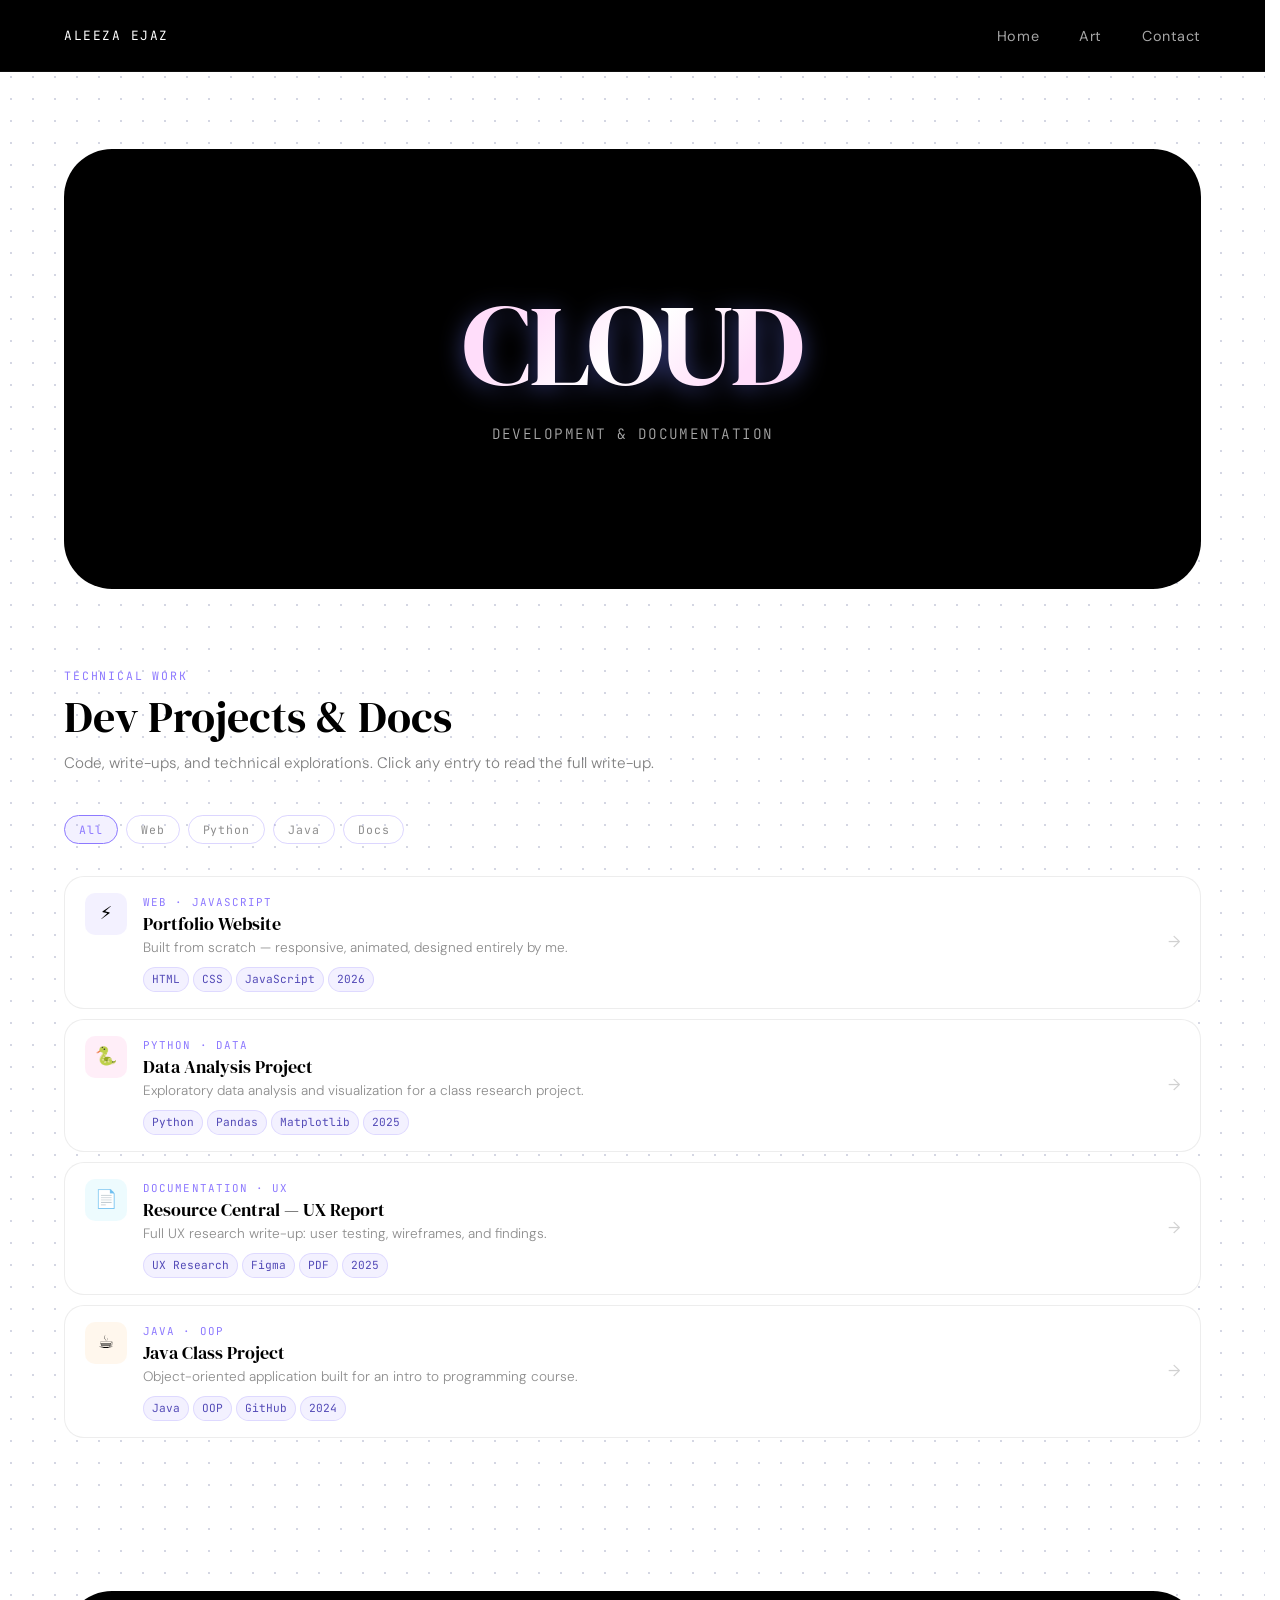
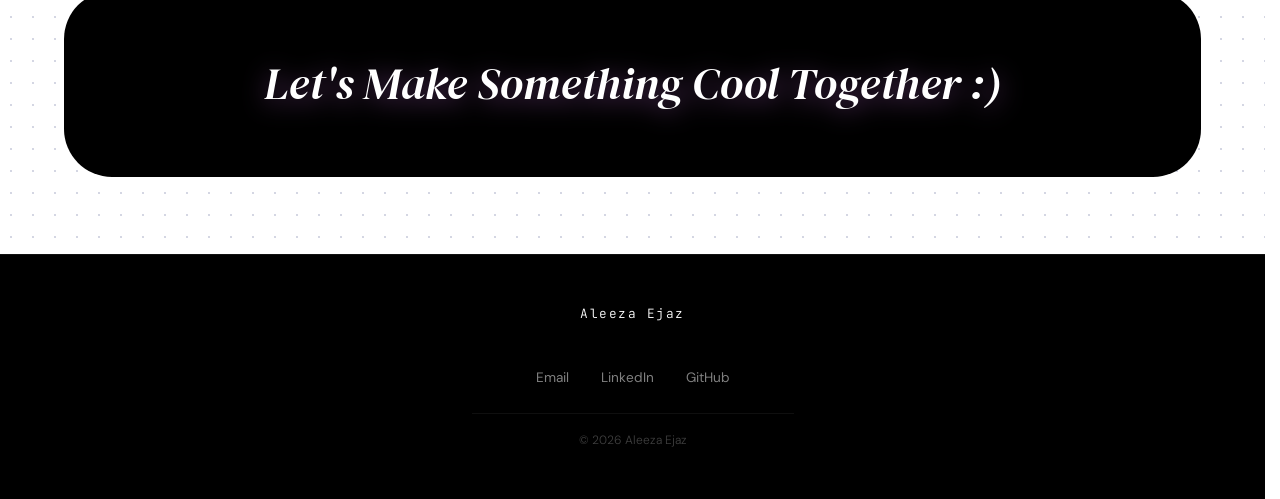
==== cloud.html @ ec8cc7f0 "Initial commit" ====
<!DOCTYPE html>
<html lang="en">
<head>
  <meta charset="UTF-8">
  <meta name="viewport" content="width=device-width, initial-scale=1.0">
  <title>Aleeza Ejaz | Cloud</title>
  <link href="https://fonts.googleapis.com/css2?family=DM+Serif+Display:ital@0;1&family=DM+Sans:ital,opsz,wght@0,9..40,300;0,9..40,400;0,9..40,500;1,9..40,300&family=JetBrains+Mono:wght@300;400&display=swap" rel="stylesheet">
  <link rel="stylesheet" href="style.css">
</head>
<body>

  <nav>
    <a href="index.html" class="nav-logo">ALEEZA EJAZ</a>
    <ul class="nav-links">
      <li><a href="index.html">Home</a></li>
      <li class="dropdown">
        <button class="dropdown-toggle">Art</button>
        <ul class="dropdown-menu">
          <li><a href="art.html">Gallery</a></li>
          <li><a href="cloud.html">Cloud</a></li>
          <li><a href="wall.html">Wall</a></li>
        </ul>
      </li>
      <li><a href="#contact">Contact</a></li>
    </ul>
    <button class="hamburger" aria-label="Toggle menu" aria-expanded="false">
      <span></span><span></span><span></span>
    </button>
  </nav>

  <main>

    <section class="page-hero">
      <div class="page-hero-inner">
        <video class="hero-video" autoplay loop muted playsinline src="media/headerBackground.mp4"></video>
        <div class="hero-content">
          <h1>CLOUD</h1>
          <p class="hero-tagline">Development &amp; Documentation</p>
        </div>
      </div>
    </section>

    <!-- LIST VIEW -->
    <section class="cloud-section" id="cloud-list-section">
      <div class="cloud-inner">

        <div class="section-header">
          <span class="section-label">Technical Work</span>
          <h2>Dev Projects &amp; Docs</h2>
          <p class="section-sub">Code, write-ups, and technical explorations. Click any entry to read the full write-up.</p>
        </div>

        <div class="filter-bar" role="group" aria-label="Filter entries">
          <button class="filter-btn active" data-filter="all">All</button>
          <button class="filter-btn" data-filter="Web">Web</button>
          <button class="filter-btn" data-filter="Python">Python</button>
          <button class="filter-btn" data-filter="Java">Java</button>
          <button class="filter-btn" data-filter="Docs">Docs</button>
        </div>

        <ul class="cloud-list" id="cloud-list">

          <li class="cloud-entry" data-tags="Web" data-entry="portfolio">
            <div class="cloud-entry-icon cloud-entry-icon--purple">⚡</div>
            <div class="cloud-entry-info">
              <span class="cloud-entry-type">Web · JavaScript</span>
              <h3 class="cloud-entry-title">Portfolio Website</h3>
              <p class="cloud-entry-desc">Built from scratch — responsive, animated, designed entirely by me.</p>
              <div class="cloud-entry-tags">
                <span class="tool-tag">HTML</span>
                <span class="tool-tag">CSS</span>
                <span class="tool-tag">JavaScript</span>
                <span class="tool-tag">2026</span>
              </div>
            </div>
            <span class="cloud-entry-arrow" aria-hidden="true">→</span>
          </li>

          <li class="cloud-entry" data-tags="Python" data-entry="dataanalysis">
            <div class="cloud-entry-icon cloud-entry-icon--pink">🐍</div>
            <div class="cloud-entry-info">
              <span class="cloud-entry-type">Python · Data</span>
              <h3 class="cloud-entry-title">Data Analysis Project</h3>
              <p class="cloud-entry-desc">Exploratory data analysis and visualization for a class research project.</p>
              <div class="cloud-entry-tags">
                <span class="tool-tag">Python</span>
                <span class="tool-tag">Pandas</span>
                <span class="tool-tag">Matplotlib</span>
                <span class="tool-tag">2025</span>
              </div>
            </div>
            <span class="cloud-entry-arrow" aria-hidden="true">→</span>
          </li>

          <li class="cloud-entry" data-tags="Docs" data-entry="uxreport">
            <div class="cloud-entry-icon cloud-entry-icon--blue">📄</div>
            <div class="cloud-entry-info">
              <span class="cloud-entry-type">Documentation · UX</span>
              <h3 class="cloud-entry-title">Resource Central — UX Report</h3>
              <p class="cloud-entry-desc">Full UX research write-up: user testing, wireframes, and findings.</p>
              <div class="cloud-entry-tags">
                <span class="tool-tag">UX Research</span>
                <span class="tool-tag">Figma</span>
                <span class="tool-tag">PDF</span>
                <span class="tool-tag">2025</span>
              </div>
            </div>
            <span class="cloud-entry-arrow" aria-hidden="true">→</span>
          </li>

          <li class="cloud-entry" data-tags="Java" data-entry="javaproject">
            <div class="cloud-entry-icon cloud-entry-icon--orange">☕</div>
            <div class="cloud-entry-info">
              <span class="cloud-entry-type">Java · OOP</span>
              <h3 class="cloud-entry-title">Java Class Project</h3>
              <p class="cloud-entry-desc">Object-oriented application built for an intro to programming course.</p>
              <div class="cloud-entry-tags">
                <span class="tool-tag">Java</span>
                <span class="tool-tag">OOP</span>
                <span class="tool-tag">GitHub</span>
                <span class="tool-tag">2024</span>
              </div>
            </div>
            <span class="cloud-entry-arrow" aria-hidden="true">→</span>
          </li>

        </ul>

        <p class="no-results" id="cloud-no-results" aria-live="polite" style="display:none;">No entries match that filter yet — check back soon.</p>

      </div>
    </section>

    <!-- DETAIL VIEW (hidden by default, shown via JS) -->
    <section class="cloud-detail-section" id="cloud-detail-section" style="display:none;">
      <div class="cloud-inner">
        <button class="back-btn" id="cloud-back-btn">← Back to Cloud</button>
        <article class="cloud-detail" id="cloud-detail-content">
          <!-- populated by JS -->
        </article>
      </div>
    </section>

    <section class="cta-banner">
      <div class="cta-inner">
        <video class="cta-video" autoplay loop muted playsinline src="media/headerBackground.mp4" aria-hidden="true"></video>
        <p class="cta-text">Let's Make Something Cool Together&nbsp;:)</p>
      </div>
    </section>

  </main>

  <footer id="contact">
    <div class="footer-inner">
      <p class="footer-name">Aleeza Ejaz</p>
      <nav class="footer-links" aria-label="Contact links">
        <a href="mailto:aleeza@example.com">Email</a>
        <a href="https://linkedin.com/in/aleezaejaz" target="_blank" rel="noopener">LinkedIn</a>
        <a href="https://github.com/aleezaejaz" target="_blank" rel="noopener">GitHub</a>
      </nav>
      <p class="footer-copy">&copy; 2026 Aleeza Ejaz</p>
    </div>
  </footer>

  <script src="script.js" defer></script>
</body>
</html>
---- style.css ----
/* ============================================================
   ALEEZA EJAZ — PORTFOLIO STYLESHEET
   ============================================================ */

/* ── Custom Properties ── */
:root {
  --black:         #000000;
  --white:         #ffffff;
  --off-white:     #f2f0eb;

  --accent-blue:   #4dd9f5;
  --accent-pink:   #ff5ab8;
  --accent-orange: #ffac53;
  --accent-purple: #8d79ff;

  --nav-height:    72px;
  --section-pad:   clamp(3rem, 6vw, 6rem);
  --page-margin:   clamp(1.5rem, 5vw, 5rem);

  --font-display:  'DM Serif Display', Georgia, serif;
  --font-body:     'DM Sans', system-ui, sans-serif;
  --font-mono:     'JetBrains Mono', monospace;

  --radius-sm:     8px;
  --radius-md:     20px;
  --radius-lg:     48px;
  --radius-pill:   999px;

  --shadow-card:   0 4px 24px rgba(0,0,0,0.12);
  --shadow-lift:   0 12px 40px rgba(0,0,0,0.22);

  --cursor: url('media/cursor.png') 16 16, auto;
}

/* ── Reset & Base ── */
*, *::before, *::after { box-sizing: border-box; margin: 0; padding: 0; }

html { scroll-behavior: smooth; scrollbar-gutter: stable; }

body {
  font-family: var(--font-body);
  font-size: 1rem;
  line-height: 1.7;
  color: var(--black);
  background-color: var(--white);
  background-image: radial-gradient(circle, rgba(19,31,100,0.18) 1px, transparent 1px);
  background-size: 22px 22px;
  cursor: var(--cursor);
}

img, video { display: block; max-width: 100%; }
ul  { list-style: none; }
a   { color: inherit; text-decoration: none; }
ol  { list-style: none; }

/* ── Typography Scale ── */
h1 {
  font-family: var(--font-display);
  font-size: clamp(3.5rem, 9vw, 8rem);
  font-weight: 400;
  line-height: 0.95;
  letter-spacing: -0.02em;
}

h2 {
  font-family: var(--font-display);
  font-size: clamp(1.75rem, 3.5vw, 2.75rem);
  font-weight: 400;
  line-height: 1.1;
}

h3 {
  font-family: var(--font-display);
  font-size: clamp(1.2rem, 2.5vw, 1.75rem);
  font-weight: 400;
  line-height: 1.2;
}

p {
  font-family: var(--font-body);
  font-size: clamp(0.95rem, 1.5vw, 1.1rem);
  font-weight: 300;
  line-height: 1.75;
}

code {
  font-family: var(--font-mono);
  font-size: 0.88em;
  background: rgba(141,121,255,0.1);
  color: #534ab7;
  padding: 1px 5px;
  border-radius: 4px;
}

/* Accent utilities */
.accent-blue   { color: var(--accent-blue); }
.accent-pink   { color: var(--accent-pink); }
.accent-orange { color: var(--accent-orange); }
.mono          { font-family: var(--font-mono); font-size: 0.9em; }
.serif-em      { font-family: var(--font-display); font-style: italic; }

/* ── Navigation ── */
nav {
  position: sticky;
  top: 0;
  z-index: 100;
  height: var(--nav-height);
  display: flex;
  align-items: center;
  justify-content: space-between;
  padding: 0 var(--page-margin);
  background: var(--black);
  border-bottom: 1px solid rgba(255,255,255,0.06);
}

.nav-logo {
  font-family: var(--font-mono);
  font-size: 0.8rem;
  letter-spacing: 0.12em;
  color: var(--white);
  transition: color 0.2s;
}
.nav-logo:hover { color: var(--accent-purple); }

.nav-links {
  display: flex;
  gap: 2.5rem;
  align-items: center;
}
.nav-links a {
  font-family: var(--font-body);
  font-size: 0.9rem;
  color: rgba(255,255,255,0.65);
  letter-spacing: 0.04em;
  transition: color 0.2s;
}
.nav-links a:hover { color: var(--white); }

.hamburger {
  display: none;
  flex-direction: column;
  gap: 5px;
  background: none;
  border: none;
  cursor: var(--cursor);
  padding: 4px;
}
.hamburger span {
  display: block;
  width: 24px;
  height: 2px;
  background: var(--white);
  border-radius: 2px;
  transition: transform 0.3s ease, opacity 0.3s ease;
}
.hamburger.active span:nth-child(1) { transform: rotate(45deg) translate(5px, 7px); }
.hamburger.active span:nth-child(2) { opacity: 0; }
.hamburger.active span:nth-child(3) { transform: rotate(-45deg) translate(5px, -7px); }

.dropdown {
  position: relative;
}

.dropdown-toggle {
  font-family: var(--font-body);
  font-size: 0.9rem;
  color: rgba(255,255,255,0.65);
  letter-spacing: 0.04em;
  background: none;
  border: none;
  cursor: var(--cursor);
  transition: color 0.2s;
}
.dropdown-toggle:hover { color: var(--white); }

.dropdown-menu {
  position: absolute;
  top: 100%;
  left: 0;
  background: var(--black);
  border: 1px solid rgba(255,255,255,0.1);
  border-radius: var(--radius-md);
  padding: 0.5rem 0;
  min-width: 120px;
  opacity: 0;
  visibility: hidden;
  transform: translateY(-10px);
  transition: all 0.2s ease;
  z-index: 100;
}

.dropdown:hover .dropdown-menu {
  opacity: 1;
  visibility: visible;
  transform: translateY(0);
}

.dropdown-menu li {
  list-style: none;
}

.dropdown-menu a {
  display: block;
  padding: 0.5rem 1rem;
  color: rgba(255,255,255,0.8);
  text-decoration: none;
  transition: all 0.2s;
}

.dropdown-menu a:hover {
  color: var(--white);
  background: rgba(255,255,255,0.05);
}

/* ── Hero (index) ── */
.hero {
  display: flex;
  flex-direction: column;
  align-items: center;
  padding: var(--section-pad) var(--page-margin) 0;
}

.hero-inner {
  position: relative;
  width: 100%;
  max-width: 1300px;
  min-height: clamp(300px, 50vw, 600px);
  border-radius: var(--radius-lg);
  overflow: hidden;
  display: flex;
  align-items: center;
  justify-content: center;
  background: var(--black);
}

.hero-video {
  position: absolute;
  inset: 0;
  width: 100%;
  height: 100%;
  object-fit: cover;
  opacity: 0.9;
}

.hero-content {
  position: relative;
  z-index: 2;
  text-align: center;
  padding: 2rem;
}

.hero-content h1 {
  background: linear-gradient(135deg, #ffddfa 20%, #fff 50%, #ffddfa 80%);
  -webkit-background-clip: text;
  background-clip: text;
  color: transparent;
  filter: drop-shadow(0 4px 12px rgba(102,113,233,0.5));
}

.hero-tagline {
  font-family: var(--font-mono);
  font-size: clamp(0.65rem, 1.2vw, 0.9rem);
  letter-spacing: 0.1em;
  color: rgba(255,255,255,0.65);
  margin-top: 1.25rem;
  text-transform: uppercase;
}

.hero-icon {
  position: relative;
  width: clamp(100px, 12vw, 160px);
  margin-top: -3rem;
  z-index: 3;
  filter: drop-shadow(0 4px 12px rgba(102,113,233,0.4));
  animation: float 4s ease-in-out infinite;
}

/* ── Page Hero (inner pages) ── */
.page-hero {
  padding: var(--section-pad) var(--page-margin) 0;
}

.page-hero-inner {
  position: relative;
  width: 100%;
  max-width: 1300px;
  margin: 0 auto;
  min-height: clamp(220px, 35vw, 440px);
  border-radius: var(--radius-lg);
  overflow: hidden;
  display: flex;
  align-items: center;
  justify-content: center;
  background: var(--black);
}

/* ── Intro ── */
.intro {
  position: relative;
  margin: var(--section-pad) auto;
  max-width: 1300px;
  padding: clamp(2rem, 4vw, 4rem) clamp(2rem, 4vw, 4rem);
  border-radius: var(--radius-lg) 0 var(--radius-lg) 0;
  background: rgb(255, 255, 255);
  overflow: hidden;
  border: 1px solid rgba(0,0,0,0.06);
}

.intro-video-bg {
  position: absolute;
  inset: 0;
  width: 100%;
  height: 100%;
  object-fit: cover;
  z-index: 0;
  opacity: 0.9;
}

.intro-inner { 
  position: relative; z-index: 1;
}

.intro-label {
  font-family: var(--font-mono);
  font-size: 0.75rem;
  letter-spacing: 0.14em;
  text-transform: uppercase;
  color: var(--white);
  margin-bottom: 1.5rem;
}

.intro-heading {
  font-family: var(--font-display);
  font-style: italic;
  color: var(--white);
  background: var(--accent-pink);
  margin-bottom: 1.25rem;
}

.intro-text-col p {
  color: var(--white);
  background: var(--black);
  margin-bottom: 1rem;
}

.intro-text-col a {
  color: rgb(255, 194, 250);
  text-decoration: underline;
  text-underline-offset: 3px;
}

/* ── Skills ── */
.skills {
  position: relative;
  padding: var(--section-pad) 0;
   margin: var(--section-pad) auto;
  overflow: hidden;
}

.skills-bg {
  position: absolute;
  inset: 0;
  width: 100%;
  height: 100%;
  object-fit: cover;
  opacity: 1;
  z-index: -1;
  border-radius: var(--radius-lg);
}

.skills-inner {
  position: relative;
  z-index: 1;
  max-width: 1300px;
  margin: 0 auto;
  padding: 0 var(--page-margin);
}

.skills-header {
  position: relative;
  display: flex;

  max-width: 1300px;
  margin: 0 auto;
  padding: clamp(0rem, 1vw, 5rem);
  border-radius: var(--radius-lg);

  align-items: center;
  justify-content: center;
  margin-bottom: 2.5rem;
}

.skills-title {
  font-family: var(--font-display);
  font-size: clamp(2rem, 4vw, 3rem);
  color: var(--white);
}

.skills-track-wrap {
  overflow: hidden;
  width: 100%;
  mask-image: linear-gradient(to right, transparent, black 10%, black 90%, transparent);
  -webkit-mask-image: linear-gradient(to right, transparent, black 10%, black 90%, transparent);
}

.skills-track {
  display: flex;
  gap: 1.25rem;
  width: max-content;
  animation: marquee 24s linear infinite;
  padding: 0.5rem 0;
}

.skill-item {
  display: flex;
  flex-direction: column;
  align-items: center;
  gap: 0.5rem;
  min-width: 90px;
}

.skill-item img {
  width: 56px;
  height: 56px;
  padding: 10px;
  border-radius: var(--radius-md);
  background: linear-gradient(135deg, #240c83, #170154, #000, #42004b, #92006b);
  box-shadow: 0 2px 12px rgba(213,168,255,0.6);
  transition: transform 0.2s ease, box-shadow 0.2s ease;
}
.skill-item:hover img {
  transform: translateY(-4px) scale(1.05);
  box-shadow: 0 6px 20px rgba(141,121,255,0.55);
}

.skill-item span {
  font-family: var(--font-body);
  font-size: 0.75rem;
  color: var(--black);
  text-align: center;
}

/* ── Work strips (index) ── */
.work {
  padding: var(--section-pad) 0;
  background: var(--black);
}

.work-category {
  padding: 3rem var(--page-margin);
  border-bottom: 1px solid rgba(255,255,255,0.07);
}
.work-category:last-child { border-bottom: none; }
.work-category--alt { background: rgba(255,255,255,0.03); }

.work-category-label {
  display: flex;
  align-items: baseline;
  gap: 1rem;
  flex-wrap: wrap;
  margin-bottom: 1.5rem;
}

.work-category-tag {
  font-family: var(--font-mono);
  font-size: 0.7rem;
  letter-spacing: 0.14em;
  text-transform: uppercase;
  color: var(--accent-purple);
  background: rgba(141,121,255,0.12);
  padding: 4px 12px;
  border-radius: var(--radius-pill);
  border: 1px solid rgba(141,121,255,0.3);
}

.work-category h3 { color: var(--white); }

.work-scroll {
  overflow-x: auto;
  scrollbar-width: thin;
  scrollbar-color: rgba(255,255,255,0.15) transparent;
  padding-bottom: 0.5rem;
  margin-bottom: 1.5rem;
}
.work-scroll::-webkit-scrollbar { height: 4px; }
.work-scroll::-webkit-scrollbar-thumb { background: rgba(255,255,255,0.15); border-radius: 2px; }

.work-strip { display: flex; gap: 0.75rem; width: max-content; }

.artwork {
  height: clamp(200px, 35vw, 420px);
  width: auto;
  border-radius: var(--radius-md);
  object-fit: cover;
  flex-shrink: 0;
  filter: brightness(0.92);
  transition: transform 0.3s ease, filter 0.3s ease;
}
.artwork:hover { transform: scale(1.02) translateY(-4px); filter: brightness(1); }

.work-cta {
  display: inline-flex;
  align-items: center;
  gap: 0.5rem;
  font-family: var(--font-body);
  font-size: 0.9rem;
  color: var(--white);
  border: 1px solid rgba(255,255,255,0.2);
  padding: 0.6rem 1.4rem;
  border-radius: var(--radius-pill);
  transition: border-color 0.2s, background 0.2s, transform 0.2s;
}
.work-cta:hover {
  border-color: var(--accent-purple);
  background: rgba(141,121,255,0.12);
  transform: translateX(6px);
}

/* ── CTA Banner ── */
.cta-banner { padding: var(--section-pad) var(--page-margin); }

.cta-inner {
  position: relative;
  max-width: 1300px;
  margin: 0 auto;
  padding: clamp(2.5rem, 5vw, 5rem) 2rem;
  border-radius: var(--radius-lg);
  overflow: hidden;
  display: flex;
  align-items: center;
  justify-content: center;
  background: var(--black);
}

.cta-video {
  position: absolute;
  inset: 0;
  width: 100%;
  height: 100%;
  object-fit: cover;
  opacity: 0.7;
}

.cta-text {
  position: relative;
  z-index: 2;
  font-family: var(--font-display);
  font-style: italic;
  font-size: clamp(1.5rem, 3.5vw, 3rem);
  color: var(--white);
  filter: drop-shadow(0 4px 12px rgba(228,128,255,0.4));
  text-align: center;
  line-height: 1.3;
}

/* ── Shared page section header ── */
.section-header {
  max-width: 1300px;
  margin: 0 auto clamp(2rem, 3vw, 3rem);
  display: flex;
  flex-direction: column;
  gap: 0.5rem;
}

.section-label {
  font-family: var(--font-mono);
  font-size: 0.72rem;
  letter-spacing: 0.16em;
  text-transform: uppercase;
  color: var(--accent-purple);
}

.section-sub {
  font-size: 0.95rem;
  color: rgba(0,0,0,0.5);
  max-width: 600px;
}

/* ── Filter bar ── */
.filter-bar {
  display: flex;
  gap: 8px;
  flex-wrap: wrap;
  max-width: 1300px;
  margin: 0 auto clamp(1.5rem, 2.5vw, 2.5rem);
}

.filter-btn {
  font-family: var(--font-mono);
  font-size: 0.72rem;
  letter-spacing: 0.08em;
  padding: 6px 14px;
  border-radius: var(--radius-pill);
  border: 1px solid rgba(141,121,255,0.3);
  background: transparent;
  color: rgba(0,0,0,0.45);
  cursor: var(--cursor);
  transition: all 0.2s;
}
.filter-btn:hover,
.filter-btn.active {
  background: rgba(141,121,255,0.1);
  border-color: var(--accent-purple);
  color: var(--accent-purple);
}

/* ── Tool tags (shared) ── */
.tool-tag {
  font-family: var(--font-mono);
  font-size: 0.7rem;
  padding: 2px 8px;
  border-radius: var(--radius-pill);
  background: rgba(141,121,255,0.1);
  color: #534ab7;
  border: 1px solid rgba(141,121,255,0.2);
}

/* ── No results ── */
.no-results {
  font-family: var(--font-mono);
  font-size: 0.85rem;
  color: rgba(0,0,0,0.35);
  text-align: center;
  padding: 3rem 0;
  max-width: 1300px;
  margin: 0 auto;
}

/* ── Gallery page (art.html) ── */
.gallery-page-section {
  padding: var(--section-pad) var(--page-margin);
}

.gallery-page-inner { max-width: 1300px; margin: 0 auto; }

.art-masonry {
  columns: 3;
  gap: 1rem;
}

.art-item {
  break-inside: avoid;
  margin-bottom: 1rem;
  border-radius: var(--radius-md);
  overflow: hidden;
  position: relative;
  cursor: zoom-in;
  animation: floatIn 0.7s ease-out both;
  animation-play-state: paused;
}

.art-item img {
  width: 100%;
  display: block;
  border-radius: var(--radius-md);
  transition: transform 0.35s ease;
}
.art-item:hover img { transform: scale(1.04); }

.art-item-overlay {
  position: absolute;
  inset: 0;
  background: linear-gradient(to top, rgba(10,10,10,0.8) 0%, transparent 60%);
  border-radius: var(--radius-md);
  display: flex;
  align-items: flex-end;
  padding: 1rem;
  opacity: 0;
  transition: opacity 0.3s ease;
}
.art-item:hover .art-item-overlay { opacity: 1; }

.art-item-overlay figcaption {
  display: flex;
  flex-direction: column;
  gap: 2px;
}
.art-item-title {
  font-family: var(--font-display);
  font-style: italic;
  font-size: 1rem;
  color: var(--white);
}
.art-item-meta {
  font-family: var(--font-mono);
  font-size: 0.7rem;
  color: rgba(255,255,255,0.55);
  letter-spacing: 0.06em;
}

/* ── Wall page ── */
.wall-section { padding: var(--section-pad) var(--page-margin); }

.wall-inner { max-width: 1300px; margin: 0 auto; }

.wall-grid {
  display: grid;
  grid-template-columns: repeat(auto-fill, minmax(300px, 1fr));
  gap: 1.25rem;
  max-width: 1300px;
  margin: 0 auto;
}

.wall-card {
  background: var(--black);
  border-radius: var(--radius-md);
  overflow: hidden;
  cursor: var(--cursor);
  border: 1px solid rgba(255,255,255,0.05);
  transition: transform 0.25s ease, box-shadow 0.25s ease;
}
.wall-card:hover { transform: translateY(-6px); box-shadow: var(--shadow-lift); }

.wall-card-img {
  position: relative;
  width: 100%;
  aspect-ratio: 16/9;
  overflow: hidden;
  display: flex;
  align-items: center;
  justify-content: center;
}
.wall-card-img img {
  width: 100%;
  height: 100%;
  object-fit: cover;
  transition: transform 0.35s ease;
}
.wall-card:hover .wall-card-img img { transform: scale(1.05); }

.card-status {
  position: absolute;
  top: 10px;
  right: 10px;
  font-family: var(--font-mono);
  font-size: 0.65rem;
  letter-spacing: 0.08em;
  text-transform: uppercase;
  padding: 3px 9px;
  border-radius: var(--radius-pill);
  z-index: 2;
}
.card-status--wip  { background: rgba(255,172,83,0.18); color: var(--accent-orange); border: 1px solid rgba(255,172,83,0.35); }
.card-status--done { background: rgba(77,217,245,0.15); color: var(--accent-blue);   border: 1px solid rgba(77,217,245,0.3); }

.wall-card-body { padding: 1rem 1.25rem 1.25rem; }

.card-type {
  font-family: var(--font-mono);
  font-size: 0.68rem;
  letter-spacing: 0.1em;
  text-transform: uppercase;
  color: var(--accent-purple);
  display: block;
  margin-bottom: 4px;
}

.card-title {
  font-family: var(--font-display);
  font-size: 1.15rem;
  color: var(--white);
  margin-bottom: 6px;
}

.card-desc {
  font-size: 0.85rem;
  color: rgba(255,255,255,0.45);
  line-height: 1.55;
  margin-bottom: 0.75rem;
}

.card-tools { display: flex; gap: 5px; flex-wrap: wrap; }
.wall-card .tool-tag { background: rgba(141,121,255,0.15); color: rgba(141,121,255,0.9); border-color: rgba(141,121,255,0.25); }

/* ── Wall Modal ── */
.modal-overlay {
  display: none;
  position: fixed;
  inset: 0;
  z-index: 200;
  background: rgba(10,10,10,0.75);
  backdrop-filter: blur(6px);
  -webkit-backdrop-filter: blur(6px);
  align-items: flex-start;
  justify-content: center;
  padding: 2rem 1rem;
  overflow-y: auto;
}
.modal-overlay.active { display: flex; }

.modal {
  background: var(--white);
  border-radius: 24px;
  width: 100%;
  max-width: 640px;
  overflow: hidden;
  animation: slideUp 0.3s ease-out;
  margin: auto;
}

.modal-hero-img {
  width: 100%;
  height: 180px;
  background-size: cover;
  background-position: center;
  position: relative;
}

.modal-close {
  position: absolute;
  top: 12px;
  right: 12px;
  width: 32px;
  height: 32px;
  border-radius: 50%;
  background: rgba(0,0,0,0.35);
  border: none;
  color: var(--white);
  font-size: 16px;
  cursor: var(--cursor);
  display: flex;
  align-items: center;
  justify-content: center;
  transition: background 0.2s;
  z-index: 2;
}
.modal-close:hover { background: rgba(0,0,0,0.6); }

.modal-scroll {
  padding: 1.5rem 1.75rem 2rem;
  max-height: 70vh;
  overflow-y: auto;
  scrollbar-width: thin;
  scrollbar-color: rgba(0,0,0,0.12) transparent;
}

.modal-header { margin-bottom: 1.5rem; }

.modal-meta-row {
  display: flex;
  align-items: center;
  gap: 8px;
  margin-bottom: 6px;
}

.modal-type {
  font-family: var(--font-mono);
  font-size: 0.7rem;
  letter-spacing: 0.1em;
  text-transform: uppercase;
  color: var(--accent-purple);
}

.modal-status {
  font-family: var(--font-mono);
  font-size: 0.68rem;
  letter-spacing: 0.08em;
  text-transform: uppercase;
  padding: 2px 8px;
  border-radius: var(--radius-pill);
}
.modal-status--wip  { background: rgba(255,172,83,0.12); color: var(--accent-orange); border: 1px solid rgba(255,172,83,0.3); }
.modal-status--done { background: rgba(77,217,245,0.1);  color: #0095b0;              border: 1px solid rgba(77,217,245,0.25); }

.modal-title {
  font-family: var(--font-display);
  font-size: clamp(1.4rem, 3vw, 1.9rem);
  color: var(--black);
  margin-bottom: 0.75rem;
}

.modal-tools { display: flex; gap: 6px; flex-wrap: wrap; }

.modal-body { display: flex; flex-direction: column; gap: 1.5rem; }

.modal-section {}

.modal-section-label {
  font-family: var(--font-mono);
  font-size: 0.68rem;
  letter-spacing: 0.12em;
  text-transform: uppercase;
  color: var(--accent-purple);
  margin-bottom: 0.6rem;
  display: flex;
  align-items: center;
  gap: 8px;
}
.modal-section-label::after {
  content: '';
  flex: 1;
  height: 1px;
  background: rgba(141,121,255,0.18);
}

.modal-section-text {
  font-size: 0.93rem;
  color: rgba(0,0,0,0.65);
  line-height: 1.8;
}

.process-steps { display: flex; flex-direction: column; gap: 10px; }

.process-step {
  display: flex;
  gap: 12px;
  align-items: flex-start;
}

.process-step-num {
  width: 22px;
  height: 22px;
  border-radius: 50%;
  background: var(--accent-purple);
  color: var(--white);
  font-family: var(--font-mono);
  font-size: 0.7rem;
  display: flex;
  align-items: center;
  justify-content: center;
  flex-shrink: 0;
  margin-top: 2px;
}

.process-step-body {
  font-size: 0.9rem;
  color: rgba(0,0,0,0.6);
  line-height: 1.65;
}

.wip-box {
  background: rgba(255,172,83,0.07);
  border: 1px solid rgba(255,172,83,0.22);
  border-radius: 12px;
  padding: 1rem 1.25rem;
  display: flex;
  flex-direction: column;
  gap: 6px;
}

.wip-date {
  font-family: var(--font-mono);
  font-size: 0.72rem;
  letter-spacing: 0.08em;
  color: var(--accent-orange);
  text-transform: uppercase;
}

.wip-note {
  font-size: 0.88rem;
  color: rgba(0,0,0,0.5);
  font-style: italic;
  line-height: 1.65;
}

/* ── Cloud page ── */
.cloud-section { padding: var(--section-pad) var(--page-margin); }

.cloud-inner { max-width: 1300px; margin: 0 auto; }

.cloud-list { display: flex; flex-direction: column; gap: 10px; }

.cloud-entry {
  display: flex;
  align-items: flex-start;
  gap: 1rem;
  padding: 1rem 1.25rem;
  background: var(--white);
  border: 0.5px solid rgba(0,0,0,0.07);
  border-radius: var(--radius-md);
  cursor: var(--cursor);
  transition: transform 0.2s ease, box-shadow 0.2s ease;
  max-width: 1300px;
}
.cloud-entry:hover {
  transform: translateX(5px);
  box-shadow: 0 4px 20px rgba(141,121,255,0.1);
}

.cloud-entry-icon {
  width: 42px;
  height: 42px;
  border-radius: 10px;
  flex-shrink: 0;
  display: flex;
  align-items: center;
  justify-content: center;
  font-size: 18px;
}
.cloud-entry-icon--purple { background: rgba(141,121,255,0.1); }
.cloud-entry-icon--pink   { background: rgba(255,90,184,0.1); }
.cloud-entry-icon--blue   { background: rgba(77,217,245,0.1); }
.cloud-entry-icon--orange { background: rgba(255,172,83,0.1); }

.cloud-entry-info { flex: 1; min-width: 0; }

.cloud-entry-type {
  font-family: var(--font-mono);
  font-size: 0.68rem;
  letter-spacing: 0.1em;
  color: var(--accent-purple);
  text-transform: uppercase;
  display: block;
  margin-bottom: 3px;
}

.cloud-entry-title {
  font-family: var(--font-display);
  font-size: 1.1rem;
  color: var(--black);
  margin-bottom: 3px;
}

.cloud-entry-desc {
  font-size: 0.85rem;
  color: rgba(0,0,0,0.45);
  line-height: 1.5;
  margin-bottom: 8px;
}

.cloud-entry-tags { display: flex; gap: 4px; flex-wrap: wrap; }

.cloud-entry-arrow {
  font-size: 1rem;
  color: rgba(0,0,0,0.18);
  align-self: center;
  flex-shrink: 0;
  transition: transform 0.2s, color 0.2s;
}
.cloud-entry:hover .cloud-entry-arrow {
  transform: translateX(4px);
  color: var(--accent-purple);
}

/* Cloud detail view */
.cloud-detail-section { padding: var(--section-pad) var(--page-margin); }

.back-btn {
  font-family: var(--font-mono);
  font-size: 0.78rem;
  letter-spacing: 0.08em;
  color: rgba(0,0,0,0.4);
  background: none;
  border: none;
  cursor: var(--cursor);
  padding: 0;
  margin-bottom: 2rem;
  display: flex;
  align-items: center;
  gap: 6px;
  transition: color 0.2s;
}
.back-btn:hover { color: var(--accent-purple); }

.cloud-detail {
  background: var(--white);
  border-radius: var(--radius-lg);
  overflow: hidden;
  border: 0.5px solid rgba(0,0,0,0.07);
  max-width: 860px;
}

.cloud-detail-header {
  padding: 2.5rem 2.5rem 1.5rem;
  display: flex;
  flex-direction: column;
  gap: 0.5rem;
}

.cloud-detail-title {
  font-family: var(--font-display);
  font-size: clamp(1.75rem, 3.5vw, 2.5rem);
  color: var(--black);
}

.cloud-detail-tags { display: flex; gap: 6px; flex-wrap: wrap; }

.cloud-detail-divider {
  border: none;
  border-top: 1px solid rgba(0,0,0,0.07);
  margin: 0 2.5rem;
}

.cloud-detail-body {
  padding: 1.75rem 2.5rem 2.5rem;
  display: flex;
  flex-direction: column;
  gap: 2rem;
}

.cloud-section {}

.cloud-section-label {
  font-family: var(--font-mono);
  font-size: 0.68rem;
  letter-spacing: 0.12em;
  text-transform: uppercase;
  color: var(--accent-purple);
  margin-bottom: 0.65rem;
  display: flex;
  align-items: center;
  gap: 8px;
}
.cloud-section-label::after {
  content: '';
  flex: 1;
  height: 1px;
  background: rgba(141,121,255,0.15);
}

.cloud-section-text {
  font-size: 0.95rem;
  color: rgba(0,0,0,0.6);
  line-height: 1.85;
}

.code-block {
  background: #0a0a0a;
  border-radius: 12px;
  padding: 1rem 1.25rem;
  margin-top: 0.75rem;
  overflow-x: auto;
}

.code-label {
  font-family: var(--font-mono);
  font-size: 0.68rem;
  color: rgba(255,255,255,0.3);
  letter-spacing: 0.08em;
  margin-bottom: 8px;
}

.code-block pre {
  font-family: var(--font-mono);
  font-size: 0.8rem;
  color: #e2e8f0;
  line-height: 1.75;
  white-space: pre;
}

.code-block code {
  font-family: inherit;
  font-size: inherit;
  background: none;
  color: inherit;
  padding: 0;
  border-radius: 0;
}

.cloud-outcome-box {
  background: rgba(141,121,255,0.06);
  border: 1px solid rgba(141,121,255,0.16);
  border-radius: 12px;
  padding: 1rem 1.25rem;
}
.cloud-outcome-box p {
  font-size: 0.95rem;
  color: rgba(0,0,0,0.6);
  line-height: 1.8;
}

.cloud-detail-links { display: flex; gap: 10px; flex-wrap: wrap; padding-top: 0.5rem; }

.cloud-link {
  font-family: var(--font-mono);
  font-size: 0.78rem;
  letter-spacing: 0.05em;
  padding: 8px 16px;
  border-radius: var(--radius-pill);
  border: 1px solid rgba(0,0,0,0.12);
  color: rgba(0,0,0,0.5);
  transition: all 0.2s;
}
.cloud-link:hover { border-color: var(--accent-purple); color: var(--accent-purple); background: rgba(141,121,255,0.07); }

.cloud-link--primary {
  background: var(--black);
  color: var(--white);
  border-color: var(--black);
}
.cloud-link--primary:hover { background: #1a0050; border-color: var(--accent-purple); color: var(--white); }

/* ── Footer ── */
footer {
  background: var(--black);
  border-top: 1px solid rgba(255,255,255,0.07);
  padding: 3rem var(--page-margin);
}

.footer-inner {
  max-width: 1300px;
  margin: 0 auto;
  display: flex;
  flex-direction: column;
  align-items: center;
  gap: 1rem;
}

.footer-name {
  font-family: var(--font-mono);
  font-size: 0.8rem;
  letter-spacing: 0.12em;
  color: var(--white);
}

.footer-links { display: flex; gap: 2rem; align-items: center; }
.footer-links a {
  font-family: var(--font-body);
  font-size: 0.85rem;
  color: rgba(255,255,255,0.5);
  transition: color 0.2s;
}
.footer-links a:hover { color: var(--accent-purple); }

.footer-copy {
  font-family: var(--font-body);
  font-size: 0.75rem;
  color: rgba(255,255,255,0.25);
}

/* ── Animations ── */
@keyframes float {
  0%, 100% { transform: translateY(0); }
  50%       { transform: translateY(-12px); }
}

@keyframes marquee {
  0%   { transform: translateX(0); }
  100% { transform: translateX(-50%); }
}

@keyframes floatIn {
  from { opacity: 0; transform: translateY(32px) scale(0.97); }
  to   { opacity: 1; transform: translateY(0) scale(1); }
}

@keyframes slideUp {
  from { opacity: 0; transform: translateY(24px); }
  to   { opacity: 1; transform: translateY(0); }
}

/* ── Responsive ── */
@media (max-width: 768px) {
  .hamburger { display: flex; }

  .nav-links {
    position: absolute;
    top: var(--nav-height);
    left: 0;
    width: 100%;
    flex-direction: column;
    gap: 0;
    background: rgba(10,10,10,0.97);
    backdrop-filter: blur(12px);
    display: none;
    padding: 1rem 0 1.5rem;
    border-bottom: 1px solid rgba(255,255,255,0.08);
    z-index: 99;
  }
  .nav-links li { width: 100%; }
  .nav-links a {
    display: block;
    padding: 0.75rem var(--page-margin);
    color: rgba(255,255,255,0.75);
    font-size: 1rem;
  }
  .nav-links.active { display: flex; }

  .intro-grid { grid-template-columns: 1fr; }
  .intro-image-col { display: none; }

  .art-masonry { columns: 2; }

  .wall-grid { grid-template-columns: 1fr; }

  .cloud-detail-header,
  .cloud-detail-body { padding-left: 1.5rem; padding-right: 1.5rem; }
  .cloud-detail-divider { margin: 0 1.5rem; }

  .modal-scroll { max-height: 80vh; }

  .work-category-label { flex-direction: column; gap: 0.5rem; }

  .skills-bg { display: none; }
}

@media (max-width: 480px) {
  :root { --page-margin: 1.25rem; }
  .hero-icon { width: 80px; margin-top: -2rem; }
  .art-masonry { columns: 1; }
  .cloud-detail { border-radius: var(--radius-md); }
}

/* ============================================================
   WALL PAGE — CAROUSEL CARD ADDITIONS
   Add these rules to the bottom of your existing style.css.
   They do not replace any existing rules — they only add new ones.
   ============================================================ */


/* ── NEW: Two-column grid for carousel cards ──────────────────
   Replaces the old .wall-grid single-column on the Wall page.
   Uses a modifier class (wall-grid--carousel) so your original
   .wall-grid rule elsewhere is unaffected.
──────────────────────────────────────────────────────────────── */
.wall-grid--carousel {
  display: grid;
  grid-template-columns: repeat(auto-fill, minmax(480px, 1fr));
  gap: 16px;
}


/* ── NEW: Carousel card shell ────────────────────────────────
   Replaces the old fixed-height .wall-card flex row.
   Cards are now taller (580px) and stack vertically
   (carousel on top, info panel below).
──────────────────────────────────────────────────────────────── */
.wall-grid--carousel .wall-card {
  display: flex;
  flex-direction: column;
  height: 580px;               /* ← adjust this to taste */
  cursor: default;             /* pointer only on the CTA button */
}


/* ── NEW: Carousel wrapper (top half of card) ────────────────
   Takes up the remaining space above the fixed info panel.
──────────────────────────────────────────────────────────────── */
.card-carousel {
  position: relative;
  width: 100%;
  flex: 1;                     /* fills whatever height is left */
  overflow: hidden;
  background: #080808;
}

.carousel-track-wrap {
  width: 100%;
  height: 100%;
  overflow: hidden;
}

.carousel-track {
  display: flex;
  height: 100%;
  transition: transform 0.45s cubic-bezier(0.4, 0, 0.2, 1);
  will-change: transform;
}

.carousel-slide {
  width: 100%;
  height: 100%;
  flex-shrink: 0;
  position: relative;
}

.carousel-slide-inner {
  width: 100%;
  height: 100%;
  display: flex;
  align-items: center;
  justify-content: center;
}

/* Swap this for an <img> once you have real project photos */
.slide-placeholder {
  width: 100%;
  height: 100%;
  display: flex;
  align-items: center;
  justify-content: center;
  font-family: var(--font-mono);
  font-size: 0.65rem;
  letter-spacing: 0.06em;
  color: rgba(255, 255, 255, 0.18);
  position: relative;
}


/* ── NEW: Caption overlay at bottom of carousel ─────────────── */
.carousel-caption {
  position: absolute;
  bottom: 0;
  left: 0;
  right: 0;
  background: linear-gradient(to top, rgba(0, 0, 0, 0.72) 0%, transparent 100%);
  padding: 32px 18px 14px;
  pointer-events: none;
  z-index: 2;
}

.caption-label {
  font-family: var(--font-mono);
  font-size: 0.62rem;
  letter-spacing: 0.07em;
  color: rgba(255, 255, 255, 0.55);
}


/* ── NEW: Prev / Next arrow buttons ──────────────────────────
   Arrows are invisible by default and fade in on card hover.
──────────────────────────────────────────────────────────────── */
.carousel-arrow {
  position: absolute;
  top: 50%;
  transform: translateY(-50%);
  width: 34px;
  height: 34px;
  border-radius: 50%;
  background: rgba(0, 0, 0, 0.4);
  border: 0.5px solid rgba(255, 255, 255, 0.15);
  color: rgba(255, 255, 255, 0.75);
  font-size: 18px;
  line-height: 1;
  display: flex;
  align-items: center;
  justify-content: center;
  cursor: pointer;
  z-index: 4;
  opacity: 0;                         /* hidden until hover */
  transition: opacity 0.2s, background 0.2s, border-color 0.2s, transform 0.15s;
}

/* Reveal arrows when the whole card is hovered */
.wall-card:hover .carousel-arrow {
  opacity: 1;
}

.carousel-arrow:hover {
  background: rgba(0, 0, 0, 0.7);
  border-color: rgba(255, 255, 255, 0.35);
  color: #fff;
}

.carousel-arrow:active {
  transform: translateY(-50%) scale(0.92);
}

.arrow-prev { left: 12px; }
.arrow-next { right: 12px; }

/* Dimmed state when at first / last slide */
.carousel-arrow.dimmed {
  opacity: 0 !important;
  pointer-events: none;
}


/* ── NEW: Dot indicators ─────────────────────────────────────── */
.carousel-dots {
  position: absolute;
  bottom: 13px;
  right: 14px;
  display: flex;
  gap: 5px;
  z-index: 4;
}

.dot {
  width: 5px;
  height: 5px;
  border-radius: 50%;
  background: rgba(255, 255, 255, 0.28);
  transition: background 0.25s, width 0.25s, border-radius 0.25s;
  cursor: pointer;
}

/* Active dot stretches into a pill */
.dot.active {
  background: #fff;
  width: 14px;
  border-radius: var(--radius-pill);
}


/* ── NEW: Card info panel (bottom of card) ───────────────────
   Replaces the old .wall-card-body layout.
   Fixed height so the carousel always gets the rest.
──────────────────────────────────────────────────────────────── */
.wall-grid--carousel .card-body {
  padding: 16px 20px 18px;
  display: flex;
  flex-direction: column;
  flex-shrink: 0;
}

.card-top-row {
  display: flex;
  align-items: flex-start;
  justify-content: space-between;
  gap: 12px;
  margin-bottom: 6px;
}

.card-meta { flex: 1; min-width: 0; }

/* .card-type and .card-title already exist — no changes needed */

.card-bottom-row {
  display: flex;
  align-items: center;
  justify-content: space-between;
  gap: 10px;
  flex-wrap: wrap;
  margin-top: auto;        /* pushes tools + CTA to bottom of panel */
}

/* ── NEW: "Read case study" CTA button ───────────────────────
   Sits inline in the card rather than below it.
──────────────────────────────────────────────────────────────── */
.card-cta {
  display: inline-flex;
  align-items: center;
  gap: 6px;
  font-family: var(--font-mono);
  font-size: 0.68rem;
  letter-spacing: 0.05em;
  color: rgba(255, 255, 255, 0.35);
  border: 0.5px solid rgba(255, 255, 255, 0.12);
  border-radius: var(--radius-pill);
  padding: 7px 15px;
  white-space: nowrap;
  background: none;
  cursor: pointer;
  transition: border-color 0.2s, color 0.2s, background 0.2s;
  flex-shrink: 0;
}

.card-cta:hover {
  border-color: var(--accent-purple);
  color: var(--accent-purple);
  background: rgba(141, 121, 255, 0.08);
}

.cta-arrow {
  display: inline-block;
  transition: transform 0.2s;
}

.card-cta:hover .cta-arrow {
  transform: translateX(4px);
}


/* ── NEW: Responsive — stack carousel above info on narrow screens */
@media (max-width: 600px) {
  .wall-grid--carousel {
    grid-template-columns: 1fr;
  }

  .wall-grid--carousel .wall-card {
    height: auto;            /* let it grow naturally on mobile */
  }

  .card-carousel {
    height: 240px;           /* fixed carousel height on mobile */
    flex: none;
  }
}
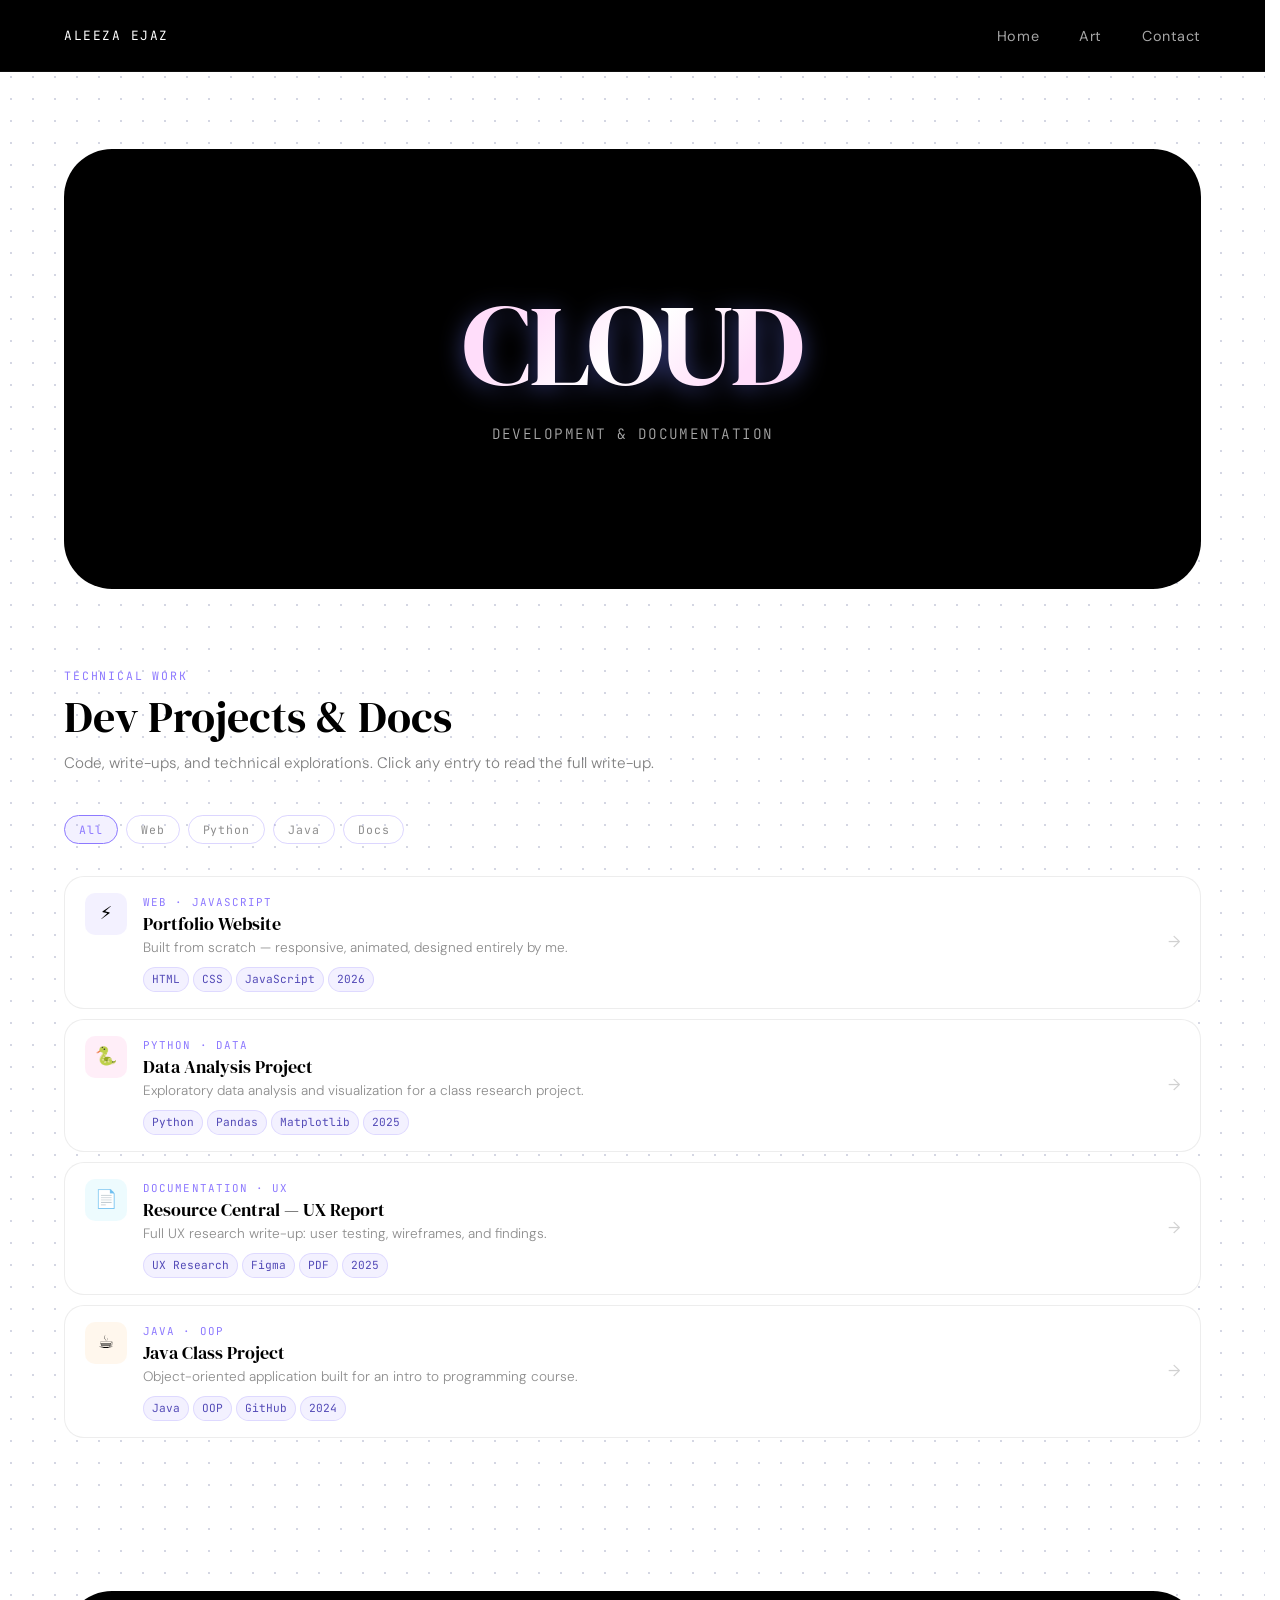
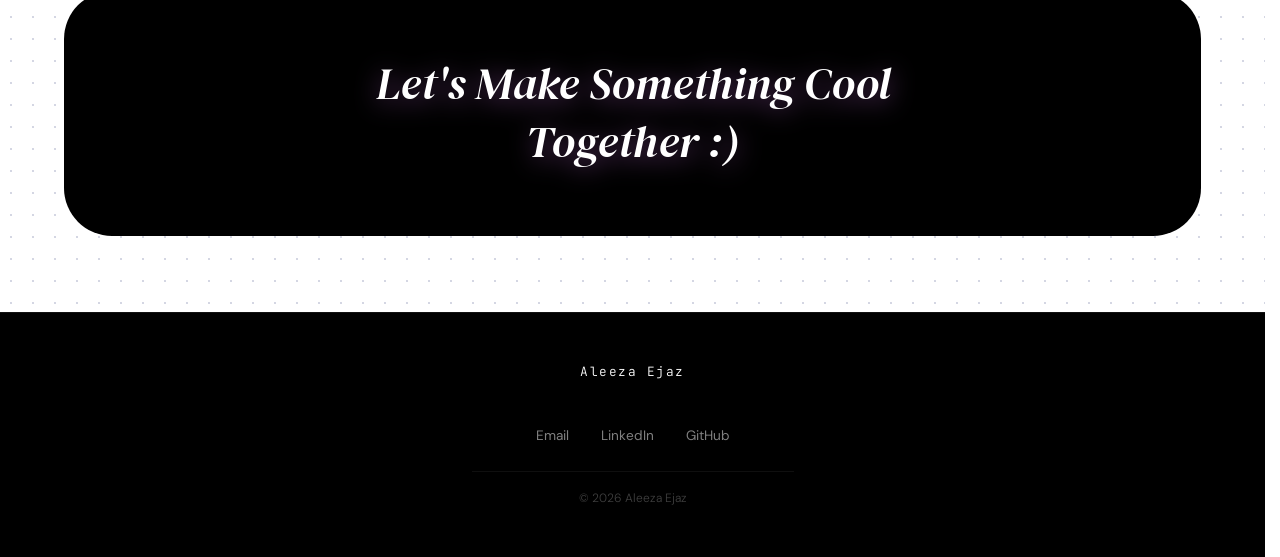
==== commit 4e27f32b: "updated footer with new github link + added resume draft" ====
--- a/cloud.html
+++ b/cloud.html
@@ -141,10 +141,11 @@
       </div>
     </section>
 
+   <!-- CTA BANNER -->
     <section class="cta-banner">
       <div class="cta-inner">
         <video class="cta-video" autoplay loop muted playsinline src="media/headerBackground.mp4" aria-hidden="true"></video>
-        <p class="cta-text">Let's Make Something Cool Together&nbsp;:)</p>
+        <p class="cta-text">Let's Make Something Cool<br>Together :)</p>
       </div>
     </section>
 
@@ -156,7 +157,7 @@
       <nav class="footer-links" aria-label="Contact links">
         <a href="mailto:aleeza@example.com">Email</a>
         <a href="https://linkedin.com/in/aleezaejaz" target="_blank" rel="noopener">LinkedIn</a>
-        <a href="https://github.com/aleezaejaz" target="_blank" rel="noopener">GitHub</a>
+        <a href="https://github.com/aleeza-ejaz" target="_blank" rel="noopener">GitHub</a>
       </nav>
       <p class="footer-copy">&copy; 2026 Aleeza Ejaz</p>
     </div>
--- a/style.css
+++ b/style.css
@@ -8,10 +8,10 @@
   --white:         #ffffff;
   --off-white:     #f2f0eb;
 
-  --accent-blue:   #4dd9f5;
-  --accent-pink:   #ff5ab8;
-  --accent-orange: #ffac53;
-  --accent-purple: #8d79ff;
+  --blue:   #3cc1ee;
+  --pink:   #ff5ab8;
+  --orange: #fca234;
+  --purple: #8d79ff;
 
   --nav-height:    72px;
   --section-pad:   clamp(3rem, 6vw, 6rem);
@@ -92,10 +92,13 @@
   border-radius: 4px;
 }
 
-/* Accent utilities */
-.accent-blue   { color: var(--accent-blue); }
-.accent-pink   { color: var(--accent-pink); }
-.accent-orange { color: var(--accent-orange); }
+/* Accent/background utilities */
+.accent-blue   { color: var(--blue); }
+.accent-pink   { color: var(--pink); }
+.accent-orange { color: var(--orange); }
+.background-blue {background: var(--blue); }
+.background-pink {background: var(--pink); }
+.background-orange {background: var(--orange); }
 .mono          { font-family: var(--font-mono); font-size: 0.9em; }
 .serif-em      { font-family: var(--font-display); font-style: italic; }
 
@@ -120,7 +123,7 @@
   color: var(--white);
   transition: color 0.2s;
 }
-.nav-logo:hover { color: var(--accent-purple); }
+.nav-logo:hover { color: var(-purple); }
 
 .nav-links {
   display: flex;
@@ -212,25 +215,24 @@
   background: rgba(255,255,255,0.05);
 }
 
-/* ── Hero (index) ── */
+/* Hero */
 .hero {
   display: flex;
   flex-direction: column;
   align-items: center;
-  padding: var(--section-pad) var(--page-margin) 0;
 }
 
 .hero-inner {
+  width: 100%;
+  height: 100%;
   position: relative;
-  width: 100%;
-  max-width: 1300px;
-  min-height: clamp(300px, 50vw, 600px);
-  border-radius: var(--radius-lg);
+  display: flex;
+  margin-top: 3rem;
+  padding: clamp(100px, 20vw, 100px);
+  align-items: center;
+  justify-content: center;
+  background-color: #000;
   overflow: hidden;
-  display: flex;
-  align-items: center;
-  justify-content: center;
-  background: var(--black);
 }
 
 .hero-video {
@@ -239,7 +241,6 @@
   width: 100%;
   height: 100%;
   object-fit: cover;
-  opacity: 0.9;
 }
 
 .hero-content {
@@ -268,12 +269,13 @@
 
 .hero-icon {
   position: relative;
-  width: clamp(100px, 12vw, 160px);
+  width: clamp(120px, 12vw, 120px);
   margin-top: -3rem;
   z-index: 3;
   filter: drop-shadow(0 4px 12px rgba(102,113,233,0.4));
   animation: float 4s ease-in-out infinite;
 }
+ 
 
 /* ── Page Hero (inner pages) ── */
 .page-hero {
@@ -333,7 +335,7 @@
   font-family: var(--font-display);
   font-style: italic;
   color: var(--white);
-  background: var(--accent-pink);
+  background: var(--pink);
   margin-bottom: 1.25rem;
 }
 
@@ -349,103 +351,102 @@
   text-underline-offset: 3px;
 }
 
-/* ── Skills ── */
-.skills {
+
+/* ── Projects ── */
+.projects {
   position: relative;
-  padding: var(--section-pad) 0;
-   margin: var(--section-pad) auto;
+  margin: var(--section-pad) auto;
+  max-width: 1300px;
+  display: flex;
+  flex-direction: row;
+  gap: 2rem;
+  border-radius: var(--radius-lg) 0 var(--radius-lg) 0;
   overflow: hidden;
 }
-
-.skills-bg {
-  position: absolute;
-  inset: 0;
-  width: 100%;
-  height: 100%;
-  object-fit: cover;
-  opacity: 1;
-  z-index: -1;
+ 
+.projects-card { 
+  display: flex;
+  flex: 1;
+  width: 100%;
+  height: auto;
+  padding-top: 2.5rem;
+  background: var(--black);
+  border-radius: var(--radius-lg) 0 var(--radius-lg) 0;
+  justify-content: center;
+  align-items: center;
+}
+.projects-heading {
+  font-family: var(--font-display);
+  font-style: italic;
+  color: var(--white);
+  margin-bottom: 1.25rem;
+}
+ 
+.projects-card-content {
+  color: var(--white);
+}
+ 
+.projects-subheading {
+  transition: color 0.2s ease;
+}
+.projects-card:hover .projects-subheading--orange {
+  color: var(--orange);
+}
+.projects-card:hover .projects-subheading--blue {
+  color: var(--blue);
+}
+ 
+.projects-card .work-category-label {
+  flex-wrap: nowrap;
+  white-space: nowrap;
+}
+ 
+
+
+/* ── Resume Button ── */
+.resume-button-container {
+  display: flex;
+  justify-content: center;
+  width: 100%;
+  margin-top: -3rem;
+  margin-bottom: 5rem;
+}
+.resume-button {
+  display: inline-flex;
+  align-items: center;
+  justify-content: center;
+  width: auto;
+  height: auto;
+  padding: 1rem 2.25rem;
   border-radius: var(--radius-lg);
-}
-
-.skills-inner {
-  position: relative;
-  z-index: 1;
-  max-width: 1300px;
-  margin: 0 auto;
-  padding: 0 var(--page-margin);
-}
-
-.skills-header {
-  position: relative;
-  display: flex;
-
-  max-width: 1300px;
-  margin: 0 auto;
-  padding: clamp(0rem, 1vw, 5rem);
-  border-radius: var(--radius-lg);
-
-  align-items: center;
-  justify-content: center;
-  margin-bottom: 2.5rem;
-}
-
-.skills-title {
-  font-family: var(--font-display);
-  font-size: clamp(2rem, 4vw, 3rem);
+  background-color: var(--purple);
+  border: none;
+  cursor: var(--cursor);
+  transition: transform 0.25s ease, box-shadow 0.25s ease, background-color 0.25s ease;
+}
+.button:hover {
+  transform: scale(1.08);
+  box-shadow: var(--shadow-lift);
+}
+.button:active {
+  transform: scale(1.02);
+}
+ 
+.resume-text {
+  font-family: var(--font-mono);
+  font-size: 0.75rem;
+  letter-spacing: 0.14em;
+  text-transform: uppercase;
   color: var(--white);
-}
-
-.skills-track-wrap {
-  overflow: hidden;
-  width: 100%;
-  mask-image: linear-gradient(to right, transparent, black 10%, black 90%, transparent);
-  -webkit-mask-image: linear-gradient(to right, transparent, black 10%, black 90%, transparent);
-}
-
-.skills-track {
-  display: flex;
-  gap: 1.25rem;
-  width: max-content;
-  animation: marquee 24s linear infinite;
-  padding: 0.5rem 0;
-}
-
-.skill-item {
-  display: flex;
-  flex-direction: column;
-  align-items: center;
-  gap: 0.5rem;
-  min-width: 90px;
-}
-
-.skill-item img {
-  width: 56px;
-  height: 56px;
-  padding: 10px;
-  border-radius: var(--radius-md);
-  background: linear-gradient(135deg, #240c83, #170154, #000, #42004b, #92006b);
-  box-shadow: 0 2px 12px rgba(213,168,255,0.6);
-  transition: transform 0.2s ease, box-shadow 0.2s ease;
-}
-.skill-item:hover img {
-  transform: translateY(-4px) scale(1.05);
-  box-shadow: 0 6px 20px rgba(141,121,255,0.55);
-}
-
-.skill-item span {
-  font-family: var(--font-body);
-  font-size: 0.75rem;
-  color: var(--black);
-  text-align: center;
 }
 
 /* ── Work strips (index) ── */
 .work {
-  padding: var(--section-pad) 0;
+  padding: 3rem var(--page-margin);
+  border-bottom: 1px solid rgba(255,255,255,0.07);
   background: var(--black);
-}
-
+  
+}
 .work-category {
   padding: 3rem var(--page-margin);
   border-bottom: 1px solid rgba(255,255,255,0.07);
@@ -466,7 +467,7 @@
   font-size: 0.7rem;
   letter-spacing: 0.14em;
   text-transform: uppercase;
-  color: var(--accent-purple);
+  color: var(--purple);
   background: rgba(141,121,255,0.12);
   padding: 4px 12px;
   border-radius: var(--radius-pill);
@@ -475,6 +476,7 @@
 
 .work-category h3 { color: var(--white); }
 
+/*
 .work-scroll {
   overflow-x: auto;
   scrollbar-width: thin;
@@ -484,8 +486,19 @@
 }
 .work-scroll::-webkit-scrollbar { height: 4px; }
 .work-scroll::-webkit-scrollbar-thumb { background: rgba(255,255,255,0.15); border-radius: 2px; }
-
-.work-strip { display: flex; gap: 0.75rem; width: max-content; }
+*/
+
+.work-strip { 
+  display: flex; 
+  gap: 0.75rem; 
+  padding-bottom: 1.5rem;
+  width: max-content; 
+  animation: marquee 30s linear infinite; 
+  transition: transform 0.2s ease, box-shadow 0.2s ease;
+  overflow: hidden;
+  /*mask-image: linear-gradient(to right, transparent, black 10%, black 90%, transparent);
+  -webkit-mask-image: linear-gradient(to right, transparent, black 10%, black 90%, transparent);*/
+}
 
 .artwork {
   height: clamp(200px, 35vw, 420px);
@@ -511,7 +524,7 @@
   transition: border-color 0.2s, background 0.2s, transform 0.2s;
 }
 .work-cta:hover {
-  border-color: var(--accent-purple);
+  border-color: var(--purple);
   background: rgba(141,121,255,0.12);
   transform: translateX(6px);
 }
@@ -538,7 +551,6 @@
   width: 100%;
   height: 100%;
   object-fit: cover;
-  opacity: 0.7;
 }
 
 .cta-text {
@@ -567,7 +579,7 @@
   font-size: 0.72rem;
   letter-spacing: 0.16em;
   text-transform: uppercase;
-  color: var(--accent-purple);
+  color: var(--purple);
 }
 
 .section-sub {
@@ -600,8 +612,8 @@
 .filter-btn:hover,
 .filter-btn.active {
   background: rgba(141,121,255,0.1);
-  border-color: var(--accent-purple);
-  color: var(--accent-purple);
+  border-color: var(---purple);
+  color: var(--purple);
 }
 
 /* ── Tool tags (shared) ── */
@@ -740,8 +752,8 @@
   border-radius: var(--radius-pill);
   z-index: 2;
 }
-.card-status--wip  { background: rgba(255,172,83,0.18); color: var(--accent-orange); border: 1px solid rgba(255,172,83,0.35); }
-.card-status--done { background: rgba(77,217,245,0.15); color: var(--accent-blue);   border: 1px solid rgba(77,217,245,0.3); }
+.card-status--wip  { background: rgba(255,172,83,0.18); color: var(--orange); border: 1px solid rgba(255,172,83,0.35); }
+.card-status--done { background: rgba(77,217,245,0.15); color: var(--blue);   border: 1px solid rgba(77,217,245,0.3); }
 
 .wall-card-body { padding: 1rem 1.25rem 1.25rem; }
 
@@ -750,7 +762,7 @@
   font-size: 0.68rem;
   letter-spacing: 0.1em;
   text-transform: uppercase;
-  color: var(--accent-purple);
+  color: var(--purple);
   display: block;
   margin-bottom: 4px;
 }
@@ -848,7 +860,7 @@
   font-size: 0.7rem;
   letter-spacing: 0.1em;
   text-transform: uppercase;
-  color: var(--accent-purple);
+  color: var(--purple);
 }
 
 .modal-status {
@@ -859,7 +871,7 @@
   padding: 2px 8px;
   border-radius: var(--radius-pill);
 }
-.modal-status--wip  { background: rgba(255,172,83,0.12); color: var(--accent-orange); border: 1px solid rgba(255,172,83,0.3); }
+.modal-status--wip  { background: rgba(255,172,83,0.12); color: var(--orange); border: 1px solid rgba(255,172,83,0.3); }
 .modal-status--done { background: rgba(77,217,245,0.1);  color: #0095b0;              border: 1px solid rgba(77,217,245,0.25); }
 
 .modal-title {
@@ -880,7 +892,7 @@
   font-size: 0.68rem;
   letter-spacing: 0.12em;
   text-transform: uppercase;
-  color: var(--accent-purple);
+  color: var(--purple);
   margin-bottom: 0.6rem;
   display: flex;
   align-items: center;
@@ -911,7 +923,7 @@
   width: 22px;
   height: 22px;
   border-radius: 50%;
-  background: var(--accent-purple);
+  background: var(--purple);
   color: var(--white);
   font-family: var(--font-mono);
   font-size: 0.7rem;
@@ -942,7 +954,7 @@
   font-family: var(--font-mono);
   font-size: 0.72rem;
   letter-spacing: 0.08em;
-  color: var(--accent-orange);
+  color: var(--orange);
   text-transform: uppercase;
 }
 
@@ -998,7 +1010,7 @@
   font-family: var(--font-mono);
   font-size: 0.68rem;
   letter-spacing: 0.1em;
-  color: var(--accent-purple);
+  color: var(--purple);
   text-transform: uppercase;
   display: block;
   margin-bottom: 3px;
@@ -1029,7 +1041,7 @@
 }
 .cloud-entry:hover .cloud-entry-arrow {
   transform: translateX(4px);
-  color: var(--accent-purple);
+  color: var(--purple);
 }
 
 /* Cloud detail view */
@@ -1050,7 +1062,7 @@
   gap: 6px;
   transition: color 0.2s;
 }
-.back-btn:hover { color: var(--accent-purple); }
+.back-btn:hover { color: var(--purple); }
 
 .cloud-detail {
   background: var(--white);
@@ -1095,7 +1107,7 @@
   font-size: 0.68rem;
   letter-spacing: 0.12em;
   text-transform: uppercase;
-  color: var(--accent-purple);
+  color: var(--purple);
   margin-bottom: 0.65rem;
   display: flex;
   align-items: center;
@@ -1171,14 +1183,14 @@
   color: rgba(0,0,0,0.5);
   transition: all 0.2s;
 }
-.cloud-link:hover { border-color: var(--accent-purple); color: var(--accent-purple); background: rgba(141,121,255,0.07); }
+.cloud-link:hover { border-color: var(--purple); color: var(--purple); background: rgba(141,121,255,0.07); }
 
 .cloud-link--primary {
   background: var(--black);
   color: var(--white);
   border-color: var(--black);
 }
-.cloud-link--primary:hover { background: #1a0050; border-color: var(--accent-purple); color: var(--white); }
+.cloud-link--primary:hover { background: #1a0050; border-color: var(--purple); color: var(--white); }
 
 /* ── Footer ── */
 footer {
@@ -1210,7 +1222,7 @@
   color: rgba(255,255,255,0.5);
   transition: color 0.2s;
 }
-.footer-links a:hover { color: var(--accent-purple); }
+.footer-links a:hover { color: var(--purple); }
 
 .footer-copy {
   font-family: var(--font-body);
@@ -1269,6 +1281,8 @@
   .intro-grid { grid-template-columns: 1fr; }
   .intro-image-col { display: none; }
 
+  .projects { flex-direction: column; }
+
   .art-masonry { columns: 2; }
 
   .wall-grid { grid-template-columns: 1fr; }
@@ -1281,7 +1295,6 @@
 
   .work-category-label { flex-direction: column; gap: 0.5rem; }
 
-  .skills-bg { display: none; }
 }
 
 @media (max-width: 480px) {
@@ -1527,8 +1540,8 @@
 }
 
 .card-cta:hover {
-  border-color: var(--accent-purple);
-  color: var(--accent-purple);
+  border-color: var(--purple);
+  color: var(--purple);
   background: rgba(141, 121, 255, 0.08);
 }
 
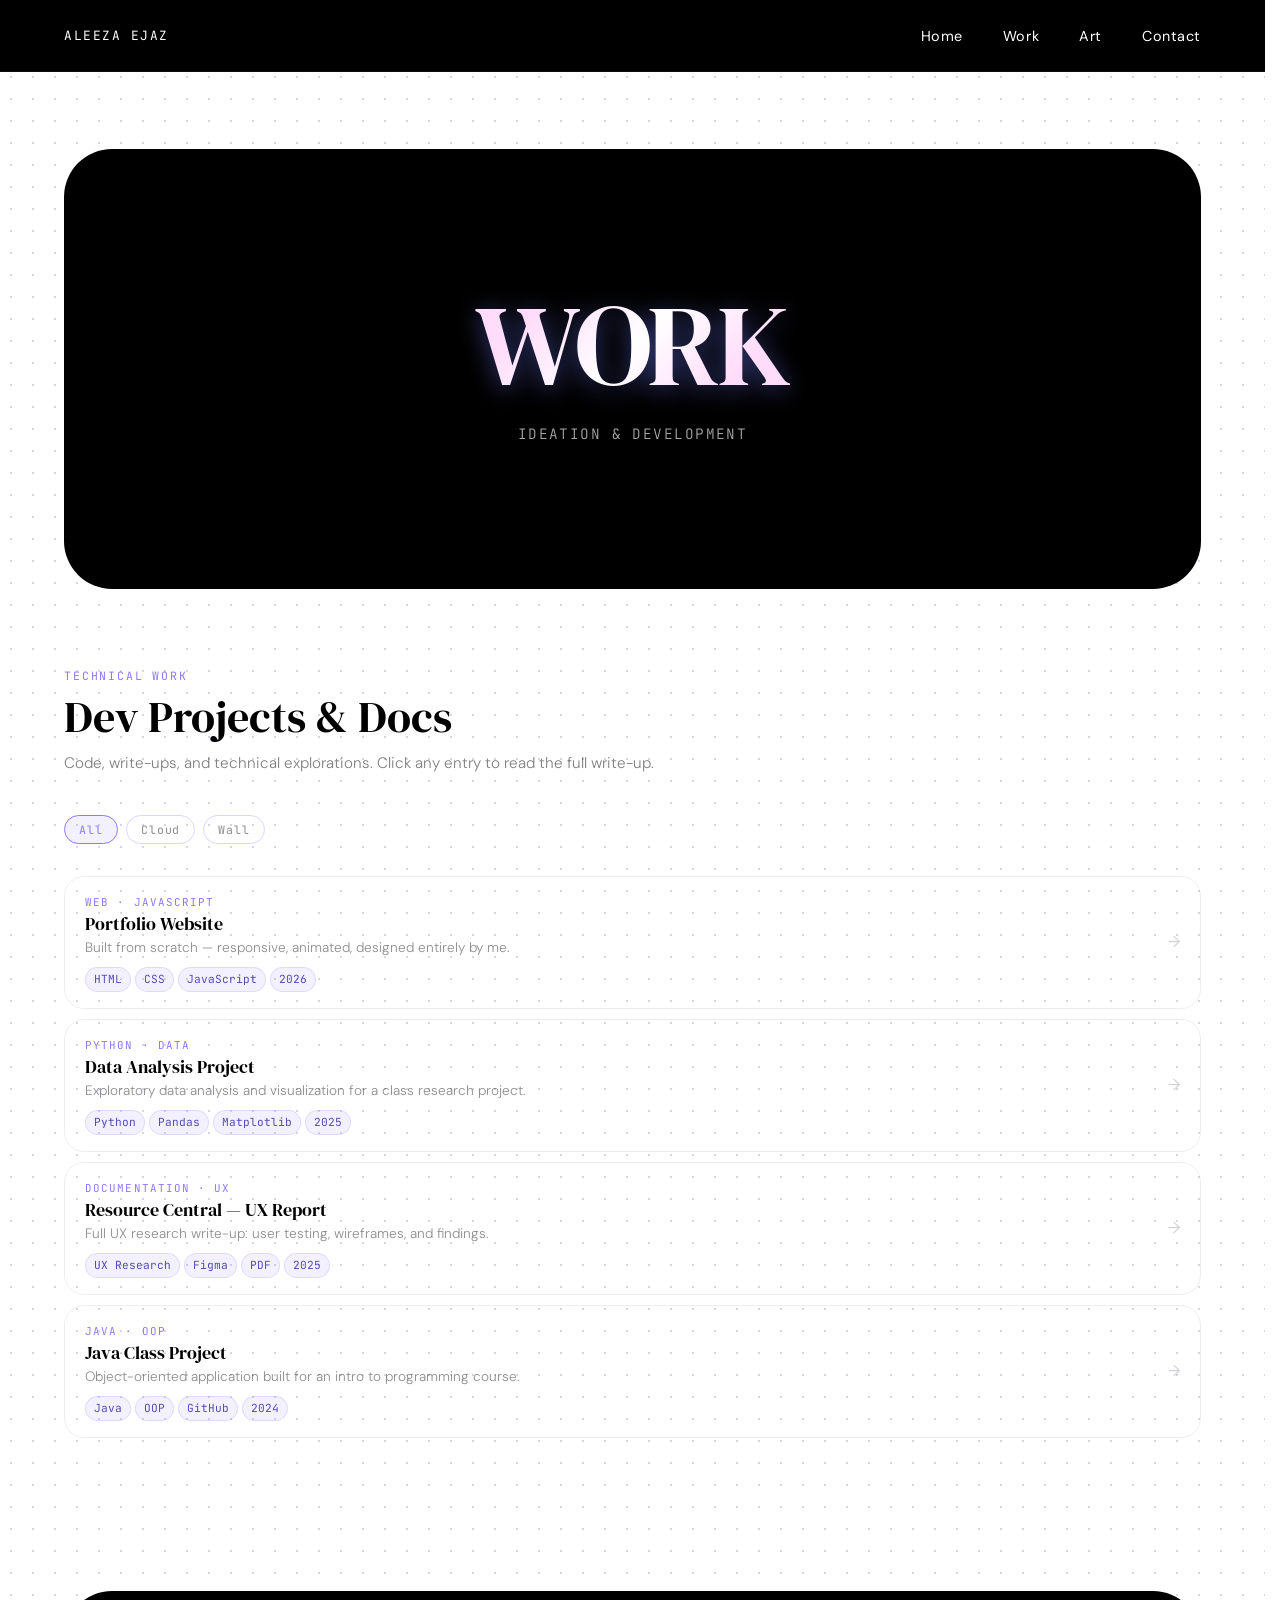
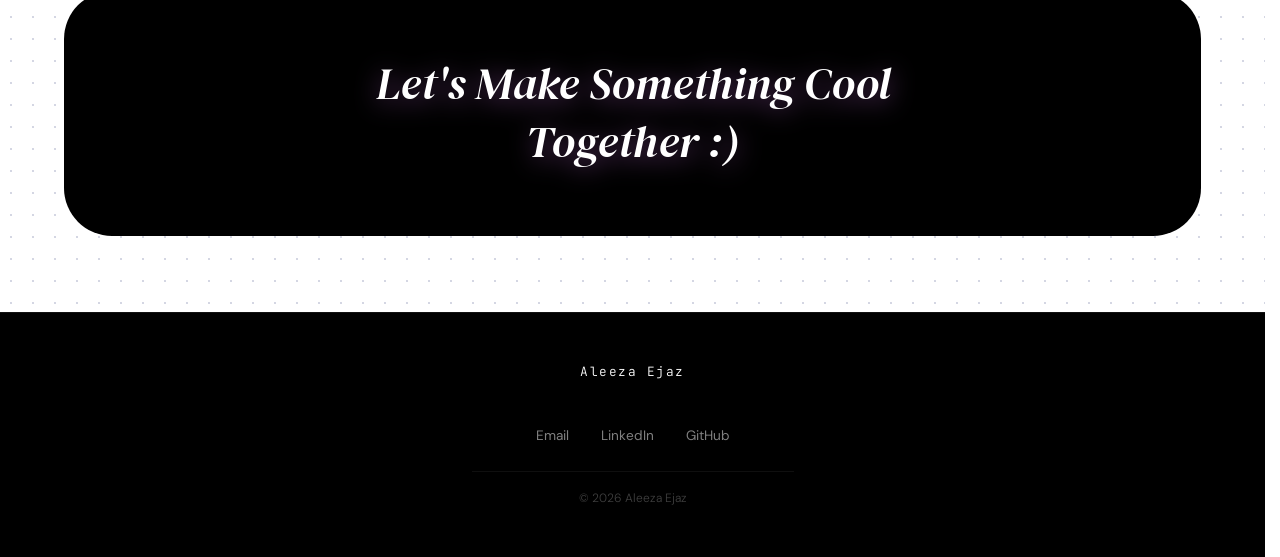
==== commit 725b4af0: "color + page structure" ====
--- a/cloud.html
+++ b/cloud.html
@@ -3,28 +3,25 @@
 <head>
   <meta charset="UTF-8">
   <meta name="viewport" content="width=device-width, initial-scale=1.0">
-  <title>Aleeza Ejaz | Cloud</title>
+  <title>Aleeza Ejaz | Work</title>
   <link href="https://fonts.googleapis.com/css2?family=DM+Serif+Display:ital@0;1&family=DM+Sans:ital,opsz,wght@0,9..40,300;0,9..40,400;0,9..40,500;1,9..40,300&family=JetBrains+Mono:wght@300;400&display=swap" rel="stylesheet">
   <link rel="stylesheet" href="style.css">
 </head>
 <body>
 
+  
   <nav>
     <a href="index.html" class="nav-logo">ALEEZA EJAZ</a>
     <ul class="nav-links">
       <li><a href="index.html">Home</a></li>
-      <li class="dropdown">
-        <button class="dropdown-toggle">Art</button>
-        <ul class="dropdown-menu">
-          <li><a href="art.html">Gallery</a></li>
-          <li><a href="cloud.html">Cloud</a></li>
-          <li><a href="wall.html">Wall</a></li>
-        </ul>
-      </li>
+      <li><a href="#projects">Work</a></li>
+      <li><a href="gallery.html">Art</a></li>
       <li><a href="#contact">Contact</a></li>
     </ul>
     <button class="hamburger" aria-label="Toggle menu" aria-expanded="false">
-      <span></span><span></span><span></span>
+      <span></span>
+      <span></span>
+      <span></span>
     </button>
   </nav>
 
@@ -34,8 +31,8 @@
       <div class="page-hero-inner">
         <video class="hero-video" autoplay loop muted playsinline src="media/headerBackground.mp4"></video>
         <div class="hero-content">
-          <h1>CLOUD</h1>
-          <p class="hero-tagline">Development &amp; Documentation</p>
+          <h1>WORK</h1>
+          <p class="hero-tagline">Ideation &amp; Development</p>
         </div>
       </div>
     </section>
@@ -44,7 +41,7 @@
     <section class="cloud-section" id="cloud-list-section">
       <div class="cloud-inner">
 
-        <div class="section-header">
+        <div class="section-header" id="cloud-header">
           <span class="section-label">Technical Work</span>
           <h2>Dev Projects &amp; Docs</h2>
           <p class="section-sub">Code, write-ups, and technical explorations. Click any entry to read the full write-up.</p>
@@ -52,16 +49,13 @@
 
         <div class="filter-bar" role="group" aria-label="Filter entries">
           <button class="filter-btn active" data-filter="all">All</button>
-          <button class="filter-btn" data-filter="Web">Web</button>
-          <button class="filter-btn" data-filter="Python">Python</button>
-          <button class="filter-btn" data-filter="Java">Java</button>
-          <button class="filter-btn" data-filter="Docs">Docs</button>
+          <button class="filter-btn" data-filter="Web">Cloud</button>
+          <button class="filter-btn" data-filter="Python">Wall</button>
         </div>
 
         <ul class="cloud-list" id="cloud-list">
 
           <li class="cloud-entry" data-tags="Web" data-entry="portfolio">
-            <div class="cloud-entry-icon cloud-entry-icon--purple">⚡</div>
             <div class="cloud-entry-info">
               <span class="cloud-entry-type">Web · JavaScript</span>
               <h3 class="cloud-entry-title">Portfolio Website</h3>
@@ -77,7 +71,6 @@
           </li>
 
           <li class="cloud-entry" data-tags="Python" data-entry="dataanalysis">
-            <div class="cloud-entry-icon cloud-entry-icon--pink">🐍</div>
             <div class="cloud-entry-info">
               <span class="cloud-entry-type">Python · Data</span>
               <h3 class="cloud-entry-title">Data Analysis Project</h3>
@@ -89,11 +82,10 @@
                 <span class="tool-tag">2025</span>
               </div>
             </div>
-            <span class="cloud-entry-arrow" aria-hidden="true">→</span>
+            <span class="cloud-entry-arrow" id="doc-arrow" aria-hidden="true">→</span>
           </li>
 
           <li class="cloud-entry" data-tags="Docs" data-entry="uxreport">
-            <div class="cloud-entry-icon cloud-entry-icon--blue">📄</div>
             <div class="cloud-entry-info">
               <span class="cloud-entry-type">Documentation · UX</span>
               <h3 class="cloud-entry-title">Resource Central — UX Report</h3>
@@ -105,11 +97,10 @@
                 <span class="tool-tag">2025</span>
               </div>
             </div>
-            <span class="cloud-entry-arrow" aria-hidden="true">→</span>
+            <span class="cloud-entry-arrow" id="doc-arrow" aria-hidden="true">→</span>
           </li>
 
           <li class="cloud-entry" data-tags="Java" data-entry="javaproject">
-            <div class="cloud-entry-icon cloud-entry-icon--orange">☕</div>
             <div class="cloud-entry-info">
               <span class="cloud-entry-type">Java · OOP</span>
               <h3 class="cloud-entry-title">Java Class Project</h3>
@@ -121,7 +112,7 @@
                 <span class="tool-tag">2024</span>
               </div>
             </div>
-            <span class="cloud-entry-arrow" aria-hidden="true">→</span>
+            <span class="cloud-entry-arrow" id="doc-arrow" aria-hidden="true">→</span>
           </li>
 
         </ul>
--- a/style.css
+++ b/style.css
@@ -35,7 +35,12 @@
 /* ── Reset & Base ── */
 *, *::before, *::after { box-sizing: border-box; margin: 0; padding: 0; }
 
-html { scroll-behavior: smooth; scrollbar-gutter: stable; }
+html {
+  scroll-behavior: smooth;
+  scrollbar-gutter: stable;
+  overflow-x: hidden;
+  max-width: 100%;
+}
 
 body {
   font-family: var(--font-body);
@@ -46,6 +51,8 @@
   background-image: radial-gradient(circle, rgba(19,31,100,0.18) 1px, transparent 1px);
   background-size: 22px 22px;
   cursor: var(--cursor);
+  overflow-x: hidden;
+  max-width: 100%;
 }
 
 img, video { display: block; max-width: 100%; }
@@ -111,6 +118,7 @@
   display: flex;
   align-items: center;
   justify-content: space-between;
+  cursor: var(--cursor);
   padding: 0 var(--page-margin);
   background: var(--black);
   border-bottom: 1px solid rgba(255,255,255,0.06);
@@ -122,8 +130,9 @@
   letter-spacing: 0.12em;
   color: var(--white);
   transition: color 0.2s;
-}
-.nav-logo:hover { color: var(-purple); }
+  cursor: var(--cursor);
+}
+.nav-logo:hover { color: var(--purple); }
 
 .nav-links {
   display: flex;
@@ -133,11 +142,12 @@
 .nav-links a {
   font-family: var(--font-body);
   font-size: 0.9rem;
-  color: rgba(255,255,255,0.65);
+  color: var(--white);
   letter-spacing: 0.04em;
   transition: color 0.2s;
-}
-.nav-links a:hover { color: var(--white); }
+  cursor: var(--cursor);
+}
+.nav-links a:hover { color: var(--purple); }
 
 .hamburger {
   display: none;
@@ -153,6 +163,7 @@
   width: 24px;
   height: 2px;
   background: var(--white);
+  cursor: var(--cursor);
   border-radius: 2px;
   transition: transform 0.3s ease, opacity 0.3s ease;
 }
@@ -160,60 +171,6 @@
 .hamburger.active span:nth-child(2) { opacity: 0; }
 .hamburger.active span:nth-child(3) { transform: rotate(-45deg) translate(5px, -7px); }
 
-.dropdown {
-  position: relative;
-}
-
-.dropdown-toggle {
-  font-family: var(--font-body);
-  font-size: 0.9rem;
-  color: rgba(255,255,255,0.65);
-  letter-spacing: 0.04em;
-  background: none;
-  border: none;
-  cursor: var(--cursor);
-  transition: color 0.2s;
-}
-.dropdown-toggle:hover { color: var(--white); }
-
-.dropdown-menu {
-  position: absolute;
-  top: 100%;
-  left: 0;
-  background: var(--black);
-  border: 1px solid rgba(255,255,255,0.1);
-  border-radius: var(--radius-md);
-  padding: 0.5rem 0;
-  min-width: 120px;
-  opacity: 0;
-  visibility: hidden;
-  transform: translateY(-10px);
-  transition: all 0.2s ease;
-  z-index: 100;
-}
-
-.dropdown:hover .dropdown-menu {
-  opacity: 1;
-  visibility: visible;
-  transform: translateY(0);
-}
-
-.dropdown-menu li {
-  list-style: none;
-}
-
-.dropdown-menu a {
-  display: block;
-  padding: 0.5rem 1rem;
-  color: rgba(255,255,255,0.8);
-  text-decoration: none;
-  transition: all 0.2s;
-}
-
-.dropdown-menu a:hover {
-  color: var(--white);
-  background: rgba(255,255,255,0.05);
-}
 
 /* Hero */
 .hero {
@@ -977,32 +934,23 @@
   align-items: flex-start;
   gap: 1rem;
   padding: 1rem 1.25rem;
-  background: var(--white);
   border: 0.5px solid rgba(0,0,0,0.07);
   border-radius: var(--radius-md);
   cursor: var(--cursor);
   transition: transform 0.2s ease, box-shadow 0.2s ease;
   max-width: 1300px;
 }
+
+.cloud-entry.orange {background: linear-gradient(90deg, hsla(0, 0%, 0%, 1) 64%, hsla(33, 97%, 60%, 1) 100%);
+}
+
+.cloud-entry.blue {background: linear-gradient(90deg, hsla(0, 0%, 0%, 1) 64%, hsla(195, 84%, 58%, 1) 100%);
+}
+
 .cloud-entry:hover {
   transform: translateX(5px);
   box-shadow: 0 4px 20px rgba(141,121,255,0.1);
 }
-
-.cloud-entry-icon {
-  width: 42px;
-  height: 42px;
-  border-radius: 10px;
-  flex-shrink: 0;
-  display: flex;
-  align-items: center;
-  justify-content: center;
-  font-size: 18px;
-}
-.cloud-entry-icon--purple { background: rgba(141,121,255,0.1); }
-.cloud-entry-icon--pink   { background: rgba(255,90,184,0.1); }
-.cloud-entry-icon--blue   { background: rgba(77,217,245,0.1); }
-.cloud-entry-icon--orange { background: rgba(255,172,83,0.1); }
 
 .cloud-entry-info { flex: 1; min-width: 0; }
 
@@ -1051,7 +999,7 @@
   font-family: var(--font-mono);
   font-size: 0.78rem;
   letter-spacing: 0.08em;
-  color: rgba(0,0,0,0.4);
+  color: var(--black);
   background: none;
   border: none;
   cursor: var(--cursor);
